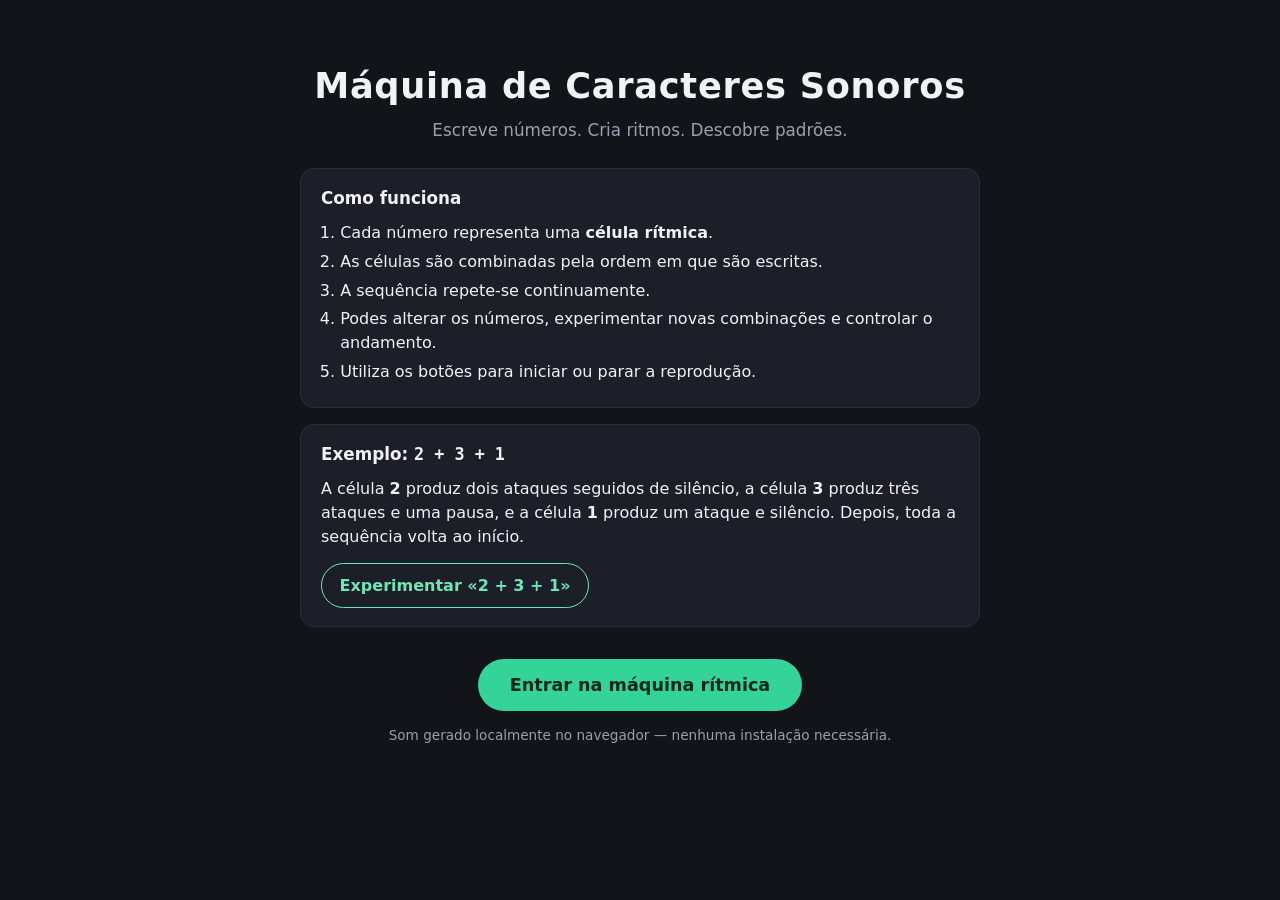
==== index.html @ 8abd0854 "Versão 1 da Máquina de Caracteres Sonoros - Página inicial com instruções e exemplo «2 + 3 + 1» - Má" ====
<!DOCTYPE html>
<html lang="pt-PT">
<head>
<meta charset="utf-8">
<meta name="viewport" content="width=device-width, initial-scale=1, viewport-fit=cover">
<title>Máquina de Caracteres Sonoros</title>
<meta name="description" content="Escreve números. Cria ritmos. Descobre padrões.">
<link rel="stylesheet" href="css/base.css">
<link rel="stylesheet" href="css/inicio.css">
</head>
<body>
<main class="inicio">
  <header>
    <h1>Máquina de Caracteres Sonoros</h1>
    <p class="tagline">Escreve números. Cria ritmos. Descobre padrões.</p>
  </header>

  <section class="instrucoes" aria-labelledby="como-funciona">
    <h2 id="como-funciona">Como funciona</h2>
    <ol>
      <li>Cada número representa uma <strong>célula rítmica</strong>.</li>
      <li>As células são combinadas pela ordem em que são escritas.</li>
      <li>A sequência repete-se continuamente.</li>
      <li>Podes alterar os números, experimentar novas combinações e controlar o andamento.</li>
      <li>Utiliza os botões para iniciar ou parar a reprodução.</li>
    </ol>
  </section>

  <section class="exemplo" aria-labelledby="exemplo-titulo">
    <h2 id="exemplo-titulo">Exemplo: <span class="mono">2 + 3 + 1</span></h2>
    <p>
      A célula <strong>2</strong> produz dois ataques seguidos de silêncio,
      a célula <strong>3</strong> produz três ataques e uma pausa, e a célula
      <strong>1</strong> produz um ataque e silêncio. Depois, toda a
      sequência volta ao início.
    </p>
    <a class="botao-exemplo" href="maquina.html?seq=2+3+1">Experimentar «2 + 3 + 1»</a>
  </section>

  <footer>
    <a class="botao-entrar" href="maquina.html">Entrar na máquina rítmica</a>
    <p class="nota">Som gerado localmente no navegador — nenhuma instalação necessária.</p>
  </footer>
</main>
</body>
</html>
---- css/base.css ----
/* Máquina de Caracteres Sonoros — base */

:root {
  --fundo: #12141a;
  --superficie: #1c1f27;
  --borda: #2a2e3a;
  --texto: #f0f2f5;
  --texto-suave: #9aa0ad;
  --destaque: #6ee7b7;
  --destaque-forte: #34d399;
  --erro: #f87171;
  --raio: 14px;
  --max-largura: 640px;
}

* { box-sizing: border-box; }

html, body {
  margin: 0;
  padding: 0;
}

body {
  background: var(--fundo);
  color: var(--texto);
  font-family: system-ui, -apple-system, "Segoe UI", Roboto, sans-serif;
  line-height: 1.5;
  min-height: 100dvh;
}

main {
  max-width: var(--max-largura);
  margin: 0 auto;
  padding: 1.25rem;
  padding-top: max(1.25rem, env(safe-area-inset-top));
  padding-bottom: max(1.25rem, env(safe-area-inset-bottom));
}

h1 {
  font-size: clamp(1.5rem, 5vw, 2.2rem);
  font-weight: 700;
  letter-spacing: 0.02em;
  margin: 0 0 0.35rem;
}

a { color: var(--destaque); }

.mono {
  font-family: ui-monospace, "SF Mono", Menlo, Consolas, monospace;
}
---- css/inicio.css ----
/* Página inicial */

.inicio header {
  text-align: center;
  margin: 2.5rem 0 1.5rem;
}

.tagline {
  color: var(--texto-suave);
  font-size: 1.05rem;
  margin: 0;
}

.instrucoes, .exemplo {
  background: var(--superficie);
  border: 1px solid var(--borda);
  border-radius: var(--raio);
  padding: 1.1rem 1.25rem;
  margin: 0 0 1rem;
}

.instrucoes h2, .exemplo h2 {
  font-size: 1.05rem;
  margin: 0 0 0.6rem;
}

.instrucoes ol {
  margin: 0;
  padding-left: 1.2rem;
}

.instrucoes li { margin: 0.3rem 0; }

.exemplo p { margin: 0 0 0.9rem; }

.botao-exemplo {
  display: inline-block;
  padding: 0.55rem 1.1rem;
  border: 1px solid var(--destaque);
  border-radius: 999px;
  text-decoration: none;
  font-weight: 600;
  min-height: 44px;
  line-height: 1.6;
}

.inicio footer {
  text-align: center;
  margin-top: 2rem;
}

.botao-entrar {
  display: inline-block;
  background: var(--destaque-forte);
  color: #06281c;
  font-weight: 700;
  font-size: 1.1rem;
  padding: 0.85rem 2rem;
  border-radius: 999px;
  text-decoration: none;
  min-height: 52px;
  line-height: 1.4;
}

.nota {
  color: var(--texto-suave);
  font-size: 0.85rem;
  margin: 0.9rem 0 0;
}

@media (min-width: 700px) {
  .inicio { max-width: 720px; }
}
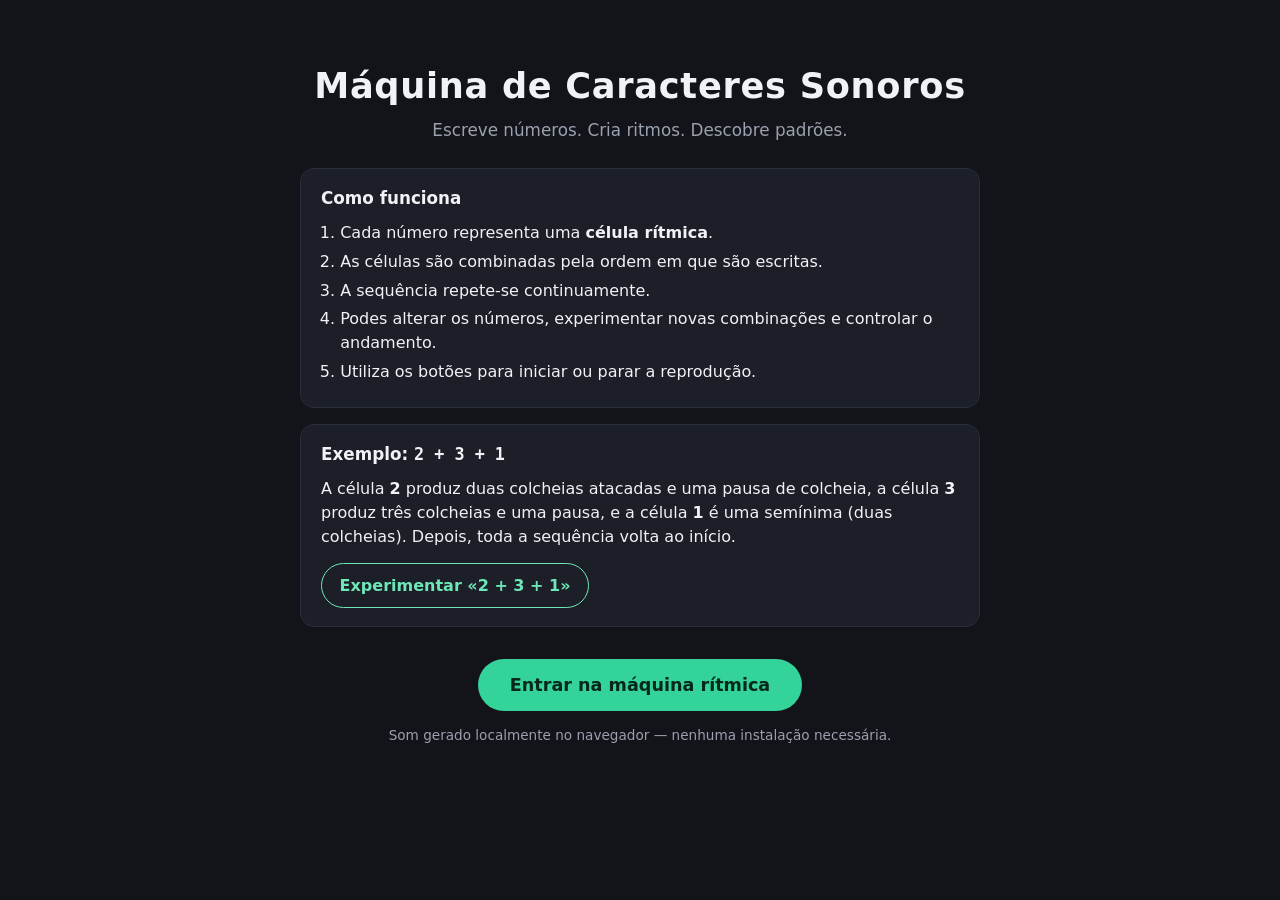
==== commit 69b8e262: "Corrigir grade rítmica para colcheias e identificar timbre - 1 = semínima (duas colcheias, um ataque" ====
--- a/index.html
+++ b/index.html
@@ -29,10 +29,10 @@
   <section class="exemplo" aria-labelledby="exemplo-titulo">
     <h2 id="exemplo-titulo">Exemplo: <span class="mono">2 + 3 + 1</span></h2>
     <p>
-      A célula <strong>2</strong> produz dois ataques seguidos de silêncio,
-      a célula <strong>3</strong> produz três ataques e uma pausa, e a célula
-      <strong>1</strong> produz um ataque e silêncio. Depois, toda a
-      sequência volta ao início.
+      A célula <strong>2</strong> produz duas colcheias atacadas e uma
+      pausa de colcheia, a célula <strong>3</strong> produz três colcheias
+      e uma pausa, e a célula <strong>1</strong> é uma semínima (duas
+      colcheias). Depois, toda a sequência volta ao início.
     </p>
     <a class="botao-exemplo" href="maquina.html?seq=2+3+1">Experimentar «2 + 3 + 1»</a>
   </section>
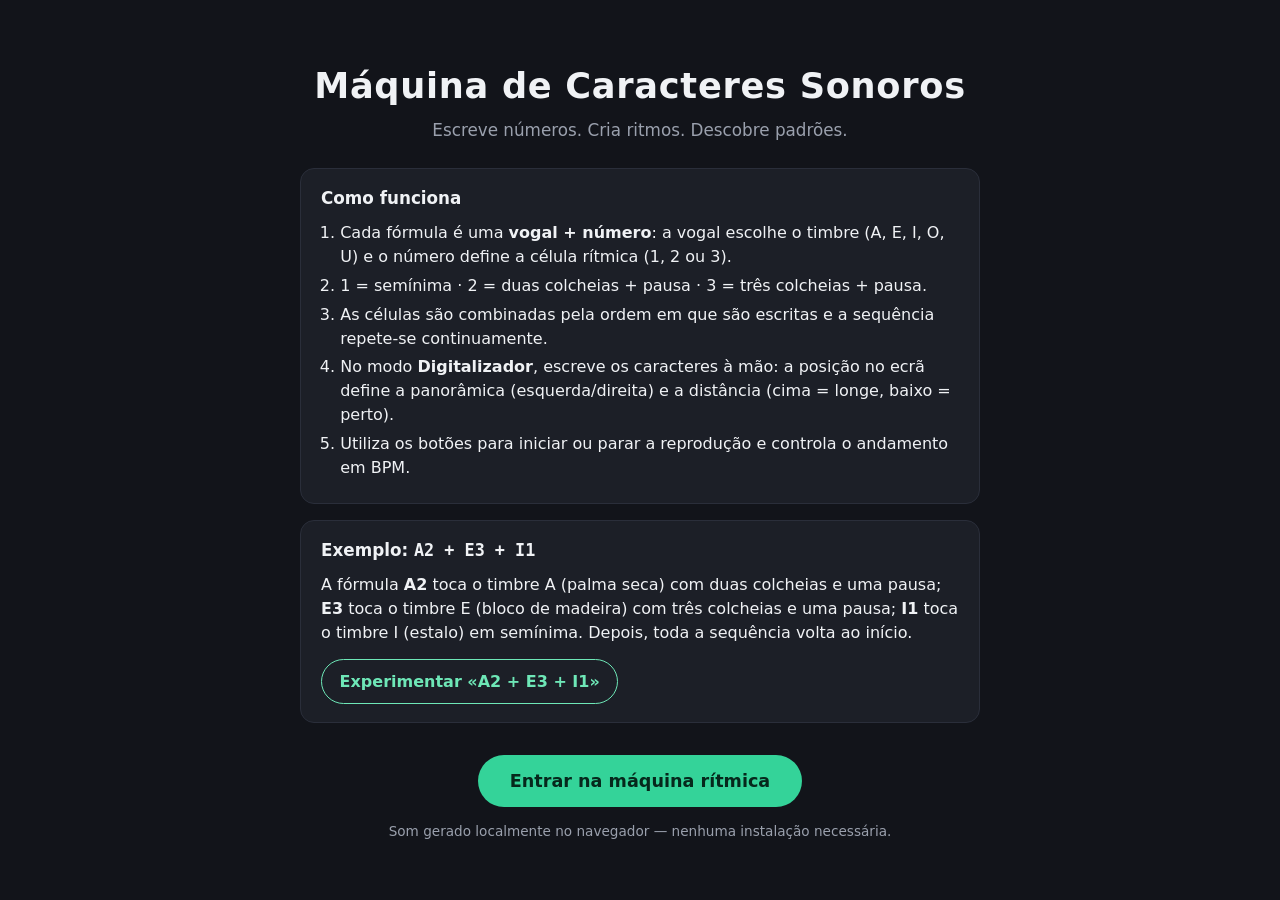
==== commit 5db8b18d: "Fórmulas vogal+número, modo digitalizador e posição sonora - Linguagem de fórmulas: A2, E3, I1... (v" ====
--- a/index.html
+++ b/index.html
@@ -5,8 +5,8 @@
 <meta name="viewport" content="width=device-width, initial-scale=1, viewport-fit=cover">
 <title>Máquina de Caracteres Sonoros</title>
 <meta name="description" content="Escreve números. Cria ritmos. Descobre padrões.">
-<link rel="stylesheet" href="css/base.css">
-<link rel="stylesheet" href="css/inicio.css">
+<link rel="stylesheet" href="css/base.css?v=2">
+<link rel="stylesheet" href="css/inicio.css?v=2">
 </head>
 <body>
 <main class="inicio">
@@ -18,23 +18,24 @@
   <section class="instrucoes" aria-labelledby="como-funciona">
     <h2 id="como-funciona">Como funciona</h2>
     <ol>
-      <li>Cada número representa uma <strong>célula rítmica</strong>.</li>
-      <li>As células são combinadas pela ordem em que são escritas.</li>
-      <li>A sequência repete-se continuamente.</li>
-      <li>Podes alterar os números, experimentar novas combinações e controlar o andamento.</li>
-      <li>Utiliza os botões para iniciar ou parar a reprodução.</li>
+      <li>Cada fórmula é uma <strong>vogal + número</strong>: a vogal escolhe o timbre (A, E, I, O, U) e o número define a célula rítmica (1, 2 ou 3).</li>
+      <li>1 = semínima · 2 = duas colcheias + pausa · 3 = três colcheias + pausa.</li>
+      <li>As células são combinadas pela ordem em que são escritas e a sequência repete-se continuamente.</li>
+      <li>No modo <strong>Digitalizador</strong>, escreve os caracteres à mão: a posição no ecrã define a panorâmica (esquerda/direita) e a distância (cima = longe, baixo = perto).</li>
+      <li>Utiliza os botões para iniciar ou parar a reprodução e controla o andamento em BPM.</li>
     </ol>
   </section>
 
   <section class="exemplo" aria-labelledby="exemplo-titulo">
-    <h2 id="exemplo-titulo">Exemplo: <span class="mono">2 + 3 + 1</span></h2>
+    <h2 id="exemplo-titulo">Exemplo: <span class="mono">A2 + E3 + I1</span></h2>
     <p>
-      A célula <strong>2</strong> produz duas colcheias atacadas e uma
-      pausa de colcheia, a célula <strong>3</strong> produz três colcheias
-      e uma pausa, e a célula <strong>1</strong> é uma semínima (duas
-      colcheias). Depois, toda a sequência volta ao início.
+      A fórmula <strong>A2</strong> toca o timbre A (palma seca) com
+      duas colcheias e uma pausa; <strong>E3</strong> toca o timbre E
+      (bloco de madeira) com três colcheias e uma pausa; <strong>I1</strong>
+      toca o timbre I (estalo) em semínima. Depois, toda a sequência
+      volta ao início.
     </p>
-    <a class="botao-exemplo" href="maquina.html?seq=2+3+1">Experimentar «2 + 3 + 1»</a>
+    <a class="botao-exemplo" href="maquina.html?seq=A2+%2B+E3+%2B+I1">Experimentar «A2 + E3 + I1»</a>
   </section>
 
   <footer>
